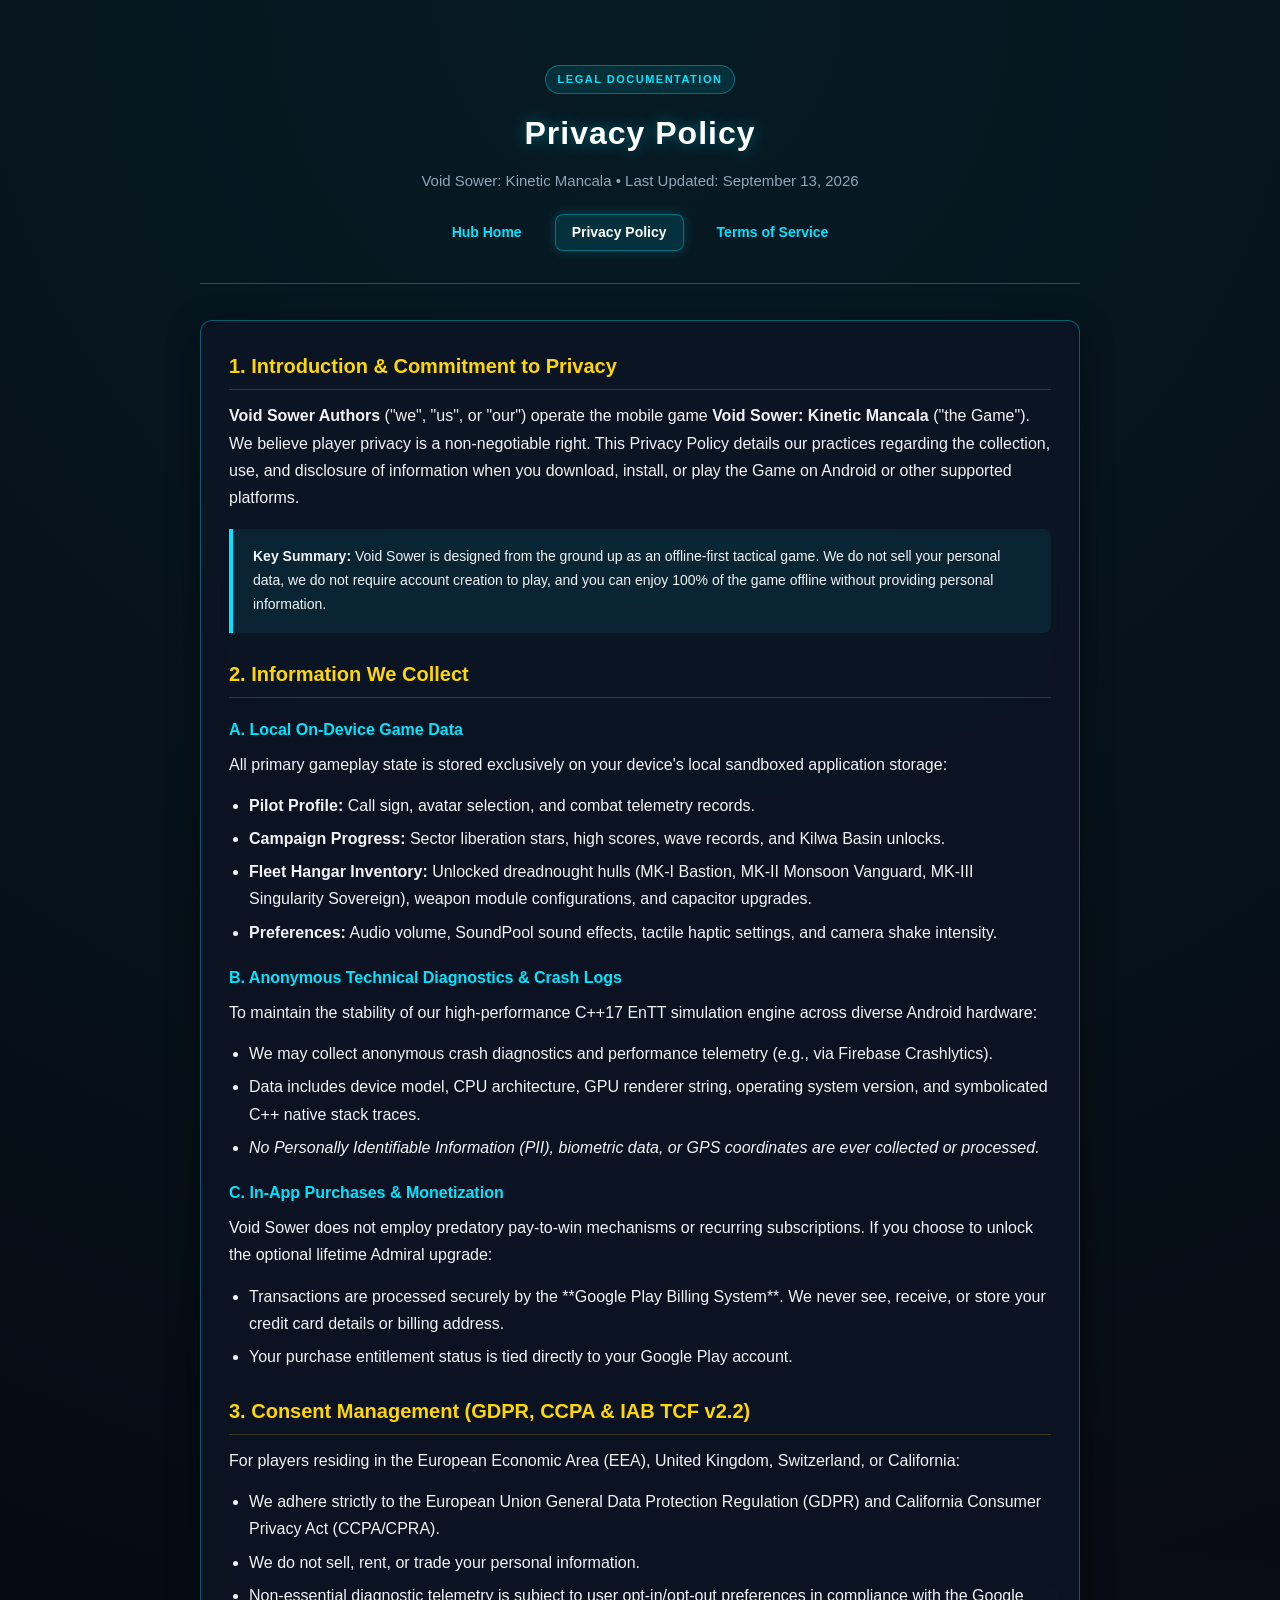
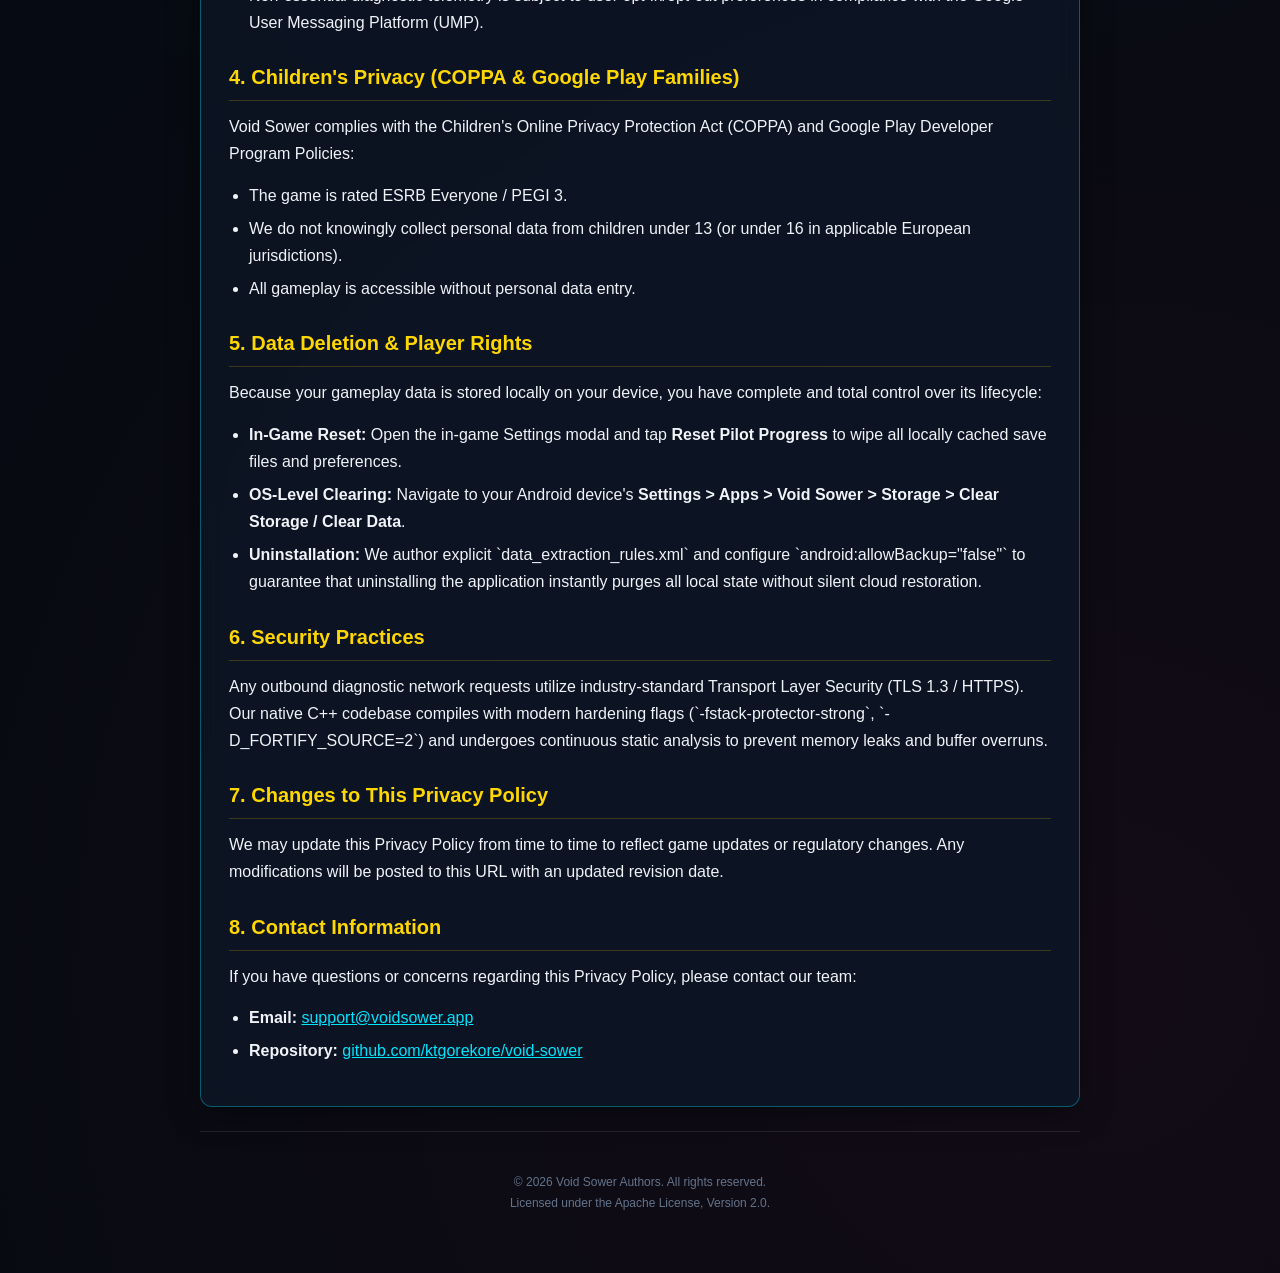
==== web_legal/privacy.html @ 9ce1c378 "docs(store): author Play Store release notes, showcase testing pack, and legal portal suite" ====
<!--
  Copyright 2026 Void Sower Authors.

  Licensed under the Apache License, Version 2.0 (the "License");
  you may not use this file except in compliance with the License.
  You may obtain a copy of the License at

      http://www.apache.org/licenses/LICENSE-2.0

  Unless required by applicable law or agreed to in writing, software
  distributed under the License is distributed on an "AS IS" BASIS,
  WITHOUT WARRANTIES OR CONDITIONS OF ANY KIND, either express or implied.
  See the License for the specific language governing permissions and
  limitations under the License.
-->

<!DOCTYPE html>
<html lang="en">
<head>
  <meta charset="UTF-8">
  <meta name="viewport" content="width=device-width, initial-scale=1.0">
  <title>Privacy Policy — Void Sower: Kinetic Mancala</title>
  <link rel="stylesheet" href="style.css">
  <meta name="description" content="Official Privacy Policy for Void Sower: Kinetic Mancala mobile application.">
</head>
<body>
  <div class="container">
    <header>
      <div class="badge">Legal Documentation</div>
      <h1>Privacy Policy</h1>
      <div class="subtitle">Void Sower: Kinetic Mancala • Last Updated: September 13, 2026</div>
      <nav class="nav-bar">
        <a href="index.html" class="nav-link">Hub Home</a>
        <a href="privacy.html" class="nav-link active">Privacy Policy</a>
        <a href="terms.html" class="nav-link">Terms of Service</a>
      </nav>
    </header>

    <main>
      <div class="card">
        <h2>1. Introduction &amp; Commitment to Privacy</h2>
        <p>
          <strong>Void Sower Authors</strong> ("we", "us", or "our") operate the mobile game <strong>Void Sower: Kinetic Mancala</strong> ("the Game"). We believe player privacy is a non-negotiable right. This Privacy Policy details our practices regarding the collection, use, and disclosure of information when you download, install, or play the Game on Android or other supported platforms.
        </p>
        <div class="highlight-box">
          <strong>Key Summary:</strong> Void Sower is designed from the ground up as an offline-first tactical game. We do not sell your personal data, we do not require account creation to play, and you can enjoy 100% of the game offline without providing personal information.
        </div>

        <h2>2. Information We Collect</h2>

        <h3>A. Local On-Device Game Data</h3>
        <p>
          All primary gameplay state is stored exclusively on your device's local sandboxed application storage:
        </p>
        <ul>
          <li><strong>Pilot Profile:</strong> Call sign, avatar selection, and combat telemetry records.</li>
          <li><strong>Campaign Progress:</strong> Sector liberation stars, high scores, wave records, and Kilwa Basin unlocks.</li>
          <li><strong>Fleet Hangar Inventory:</strong> Unlocked dreadnought hulls (MK-I Bastion, MK-II Monsoon Vanguard, MK-III Singularity Sovereign), weapon module configurations, and capacitor upgrades.</li>
          <li><strong>Preferences:</strong> Audio volume, SoundPool sound effects, tactile haptic settings, and camera shake intensity.</li>
        </ul>

        <h3>B. Anonymous Technical Diagnostics &amp; Crash Logs</h3>
        <p>
          To maintain the stability of our high-performance C++17 EnTT simulation engine across diverse Android hardware:
        </p>
        <ul>
          <li>We may collect anonymous crash diagnostics and performance telemetry (e.g., via Firebase Crashlytics).</li>
          <li>Data includes device model, CPU architecture, GPU renderer string, operating system version, and symbolicated C++ native stack traces.</li>
          <li><em>No Personally Identifiable Information (PII), biometric data, or GPS coordinates are ever collected or processed.</em></li>
        </ul>

        <h3>C. In-App Purchases &amp; Monetization</h3>
        <p>
          Void Sower does not employ predatory pay-to-win mechanisms or recurring subscriptions. If you choose to unlock the optional lifetime Admiral upgrade:
        </p>
        <ul>
          <li>Transactions are processed securely by the **Google Play Billing System**. We never see, receive, or store your credit card details or billing address.</li>
          <li>Your purchase entitlement status is tied directly to your Google Play account.</li>
        </ul>

        <h2>3. Consent Management (GDPR, CCPA &amp; IAB TCF v2.2)</h2>
        <p>
          For players residing in the European Economic Area (EEA), United Kingdom, Switzerland, or California:
        </p>
        <ul>
          <li>We adhere strictly to the European Union General Data Protection Regulation (GDPR) and California Consumer Privacy Act (CCPA/CPRA).</li>
          <li>We do not sell, rent, or trade your personal information.</li>
          <li>Non-essential diagnostic telemetry is subject to user opt-in/opt-out preferences in compliance with the Google User Messaging Platform (UMP).</li>
        </ul>

        <h2>4. Children's Privacy (COPPA &amp; Google Play Families)</h2>
        <p>
          Void Sower complies with the Children's Online Privacy Protection Act (COPPA) and Google Play Developer Program Policies:
        </p>
        <ul>
          <li>The game is rated ESRB Everyone / PEGI 3.</li>
          <li>We do not knowingly collect personal data from children under 13 (or under 16 in applicable European jurisdictions).</li>
          <li>All gameplay is accessible without personal data entry.</li>
        </ul>

        <h2 id="data-deletion">5. Data Deletion &amp; Player Rights</h2>
        <p>
          Because your gameplay data is stored locally on your device, you have complete and total control over its lifecycle:
        </p>
        <ul>
          <li><strong>In-Game Reset:</strong> Open the in-game Settings modal and tap <strong>Reset Pilot Progress</strong> to wipe all locally cached save files and preferences.</li>
          <li><strong>OS-Level Clearing:</strong> Navigate to your Android device's <strong>Settings &gt; Apps &gt; Void Sower &gt; Storage &gt; Clear Storage / Clear Data</strong>.</li>
          <li><strong>Uninstallation:</strong> We author explicit `data_extraction_rules.xml` and configure `android:allowBackup="false"` to guarantee that uninstalling the application instantly purges all local state without silent cloud restoration.</li>
        </ul>

        <h2>6. Security Practices</h2>
        <p>
          Any outbound diagnostic network requests utilize industry-standard Transport Layer Security (TLS 1.3 / HTTPS). Our native C++ codebase compiles with modern hardening flags (`-fstack-protector-strong`, `-D_FORTIFY_SOURCE=2`) and undergoes continuous static analysis to prevent memory leaks and buffer overruns.
        </p>

        <h2>7. Changes to This Privacy Policy</h2>
        <p>
          We may update this Privacy Policy from time to time to reflect game updates or regulatory changes. Any modifications will be posted to this URL with an updated revision date.
        </p>

        <h2>8. Contact Information</h2>
        <p>
          If you have questions or concerns regarding this Privacy Policy, please contact our team:
        </p>
        <ul>
          <li><strong>Email:</strong> <a href="mailto:support@voidsower.app" style="color: var(--neon-cyan);">support@voidsower.app</a></li>
          <li><strong>Repository:</strong> <a href="https://github.com/ktgorekore/void-sower" target="_blank" rel="noopener" style="color: var(--neon-cyan);">github.com/ktgorekore/void-sower</a></li>
        </ul>
      </div>
    </main>

    <footer>
      <p>&copy; 2026 Void Sower Authors. All rights reserved.</p>
      <p>Licensed under the Apache License, Version 2.0.</p>
    </footer>
  </div>
</body>
</html>
---- web_legal/style.css ----
/*
 * Copyright 2026 Void Sower Authors.
 *
 * Licensed under the Apache License, Version 2.0 (the "License");
 * you may not use this file except in compliance with the License.
 * You may obtain a copy of the License at
 *
 *     http://www.apache.org/licenses/LICENSE-2.0
 *
 * Unless required by applicable law or agreed to in writing, software
 * distributed under the License is distributed on an "AS IS" BASIS,
 * WITHOUT WARRANTIES OR CONDITIONS OF ANY KIND, either express or implied.
 * See the License for the specific language governing permissions and
 * limitations under the License.
 */

:root {
  --bg-dark: #060A12;
  --bg-card: rgba(13, 20, 36, 0.90);
  --bg-card-hover: rgba(20, 31, 56, 0.95);
  --border-cyan: rgba(0, 229, 255, 0.35);
  --border-gold: rgba(255, 215, 0, 0.35);
  --border-crimson: rgba(255, 42, 109, 0.35);
  --neon-cyan: #00E5FF;
  --neon-gold: #FFD700;
  --neon-crimson: #FF2A6D;
  --text-main: #F0F4F8;
  --text-muted: #94A3B8;
  --text-dim: #64748B;
  --font-family: -apple-system, BlinkMacSystemFont, "Segoe UI", Roboto, "Helvetica Neue", Arial, sans-serif;
}

* {
  box-sizing: border-box;
  margin: 0;
  padding: 0;
}

body {
  background-color: var(--bg-dark);
  background-image: 
    radial-gradient(circle at 50% 0%, rgba(0, 229, 255, 0.08) 0%, transparent 60%),
    radial-gradient(circle at 85% 90%, rgba(255, 42, 109, 0.05) 0%, transparent 50%);
  color: var(--text-main);
  font-family: var(--font-family);
  line-height: 1.7;
  padding: 24px 16px 60px 16px;
  display: flex;
  justify-content: center;
  min-height: 100vh;
}

.container {
  max-width: 880px;
  width: 100%;
}

header {
  text-align: center;
  padding: 40px 0 32px 0;
  border-bottom: 1px solid var(--border-cyan);
  margin-bottom: 36px;
}

.badge {
  display: inline-block;
  font-size: 11px;
  font-weight: 700;
  letter-spacing: 1.5px;
  text-transform: uppercase;
  color: var(--neon-cyan);
  background: rgba(0, 229, 255, 0.1);
  padding: 4px 12px;
  border-radius: 20px;
  border: 1px solid var(--border-cyan);
  margin-bottom: 12px;
}

h1 {
  font-size: 32px;
  font-weight: 800;
  letter-spacing: 1px;
  color: #FFFFFF;
  margin-bottom: 8px;
  text-shadow: 0 0 16px rgba(0, 229, 255, 0.4);
}

.subtitle {
  color: var(--text-muted);
  font-size: 15px;
}

.nav-bar {
  display: flex;
  justify-content: center;
  gap: 16px;
  margin-top: 20px;
  flex-wrap: wrap;
}

.nav-link {
  color: var(--neon-cyan);
  text-decoration: none;
  font-size: 14px;
  font-weight: 600;
  padding: 6px 16px;
  border-radius: 8px;
  border: 1px solid transparent;
  transition: all 0.2s ease;
}

.nav-link:hover, .nav-link.active {
  background: rgba(0, 229, 255, 0.12);
  border-color: var(--border-cyan);
  color: #FFFFFF;
  box-shadow: 0 0 12px rgba(0, 229, 255, 0.2);
}

.card {
  background: var(--bg-card);
  border: 1px solid var(--border-cyan);
  border-radius: 12px;
  padding: 28px;
  margin-bottom: 24px;
  box-shadow: 0 8px 32px rgba(0, 0, 0, 0.4);
  backdrop-filter: blur(12px);
}

.card h2 {
  font-size: 20px;
  color: var(--neon-gold);
  margin-top: 24px;
  margin-bottom: 12px;
  border-bottom: 1px solid rgba(255, 215, 0, 0.2);
  padding-bottom: 6px;
}

.card h2:first-of-type {
  margin-top: 0;
}

.card h3 {
  font-size: 16px;
  color: var(--neon-cyan);
  margin-top: 18px;
  margin-bottom: 8px;
}

.card p {
  margin-bottom: 14px;
  color: var(--text-main);
}

.card ul {
  margin-left: 20px;
  margin-bottom: 14px;
}

.card li {
  margin-bottom: 6px;
  color: var(--text-main);
}

.highlight-box {
  background: rgba(0, 229, 255, 0.08);
  border-left: 4px solid var(--neon-cyan);
  padding: 16px 20px;
  border-radius: 0 8px 8px 0;
  margin: 18px 0;
  font-size: 14px;
  color: var(--text-main);
}

.highlight-gold {
  background: rgba(255, 215, 0, 0.08);
  border-left: 4px solid var(--neon-gold);
  padding: 16px 20px;
  border-radius: 0 8px 8px 0;
  margin: 18px 0;
  font-size: 14px;
  color: var(--text-main);
}

.grid-cards {
  display: grid;
  grid-template-columns: repeat(auto-fit, minmax(260px, 1fr));
  gap: 20px;
  margin-top: 20px;
}

.action-card {
  background: var(--bg-card);
  border: 1px solid var(--border-cyan);
  border-radius: 12px;
  padding: 24px;
  text-decoration: none;
  color: inherit;
  transition: all 0.25s ease;
  display: flex;
  flex-direction: column;
}

.action-card:hover {
  background: var(--bg-card-hover);
  border-color: var(--neon-cyan);
  transform: translateY(-2px);
  box-shadow: 0 8px 24px rgba(0, 229, 255, 0.2);
}

.action-title {
  font-size: 18px;
  font-weight: 700;
  color: var(--neon-cyan);
  margin-bottom: 8px;
}

.action-desc {
  font-size: 13px;
  color: var(--text-muted);
  line-height: 1.5;
  flex-grow: 1;
}

.action-arrow {
  margin-top: 14px;
  font-size: 13px;
  font-weight: 600;
  color: var(--neon-gold);
  display: flex;
  align-items: center;
  gap: 6px;
}

table {
  width: 100%;
  border-collapse: collapse;
  margin: 16px 0;
  font-size: 14px;
}

th, td {
  padding: 10px 14px;
  text-align: left;
  border: 1px solid rgba(0, 229, 255, 0.2);
}

th {
  background: rgba(0, 229, 255, 0.12);
  color: var(--neon-cyan);
  font-weight: 600;
}

footer {
  text-align: center;
  padding-top: 40px;
  border-top: 1px solid rgba(255, 255, 255, 0.1);
  color: var(--text-dim);
  font-size: 12px;
}

footer a {
  color: var(--text-muted);
  text-decoration: underline;
}

footer a:hover {
  color: var(--neon-cyan);
}
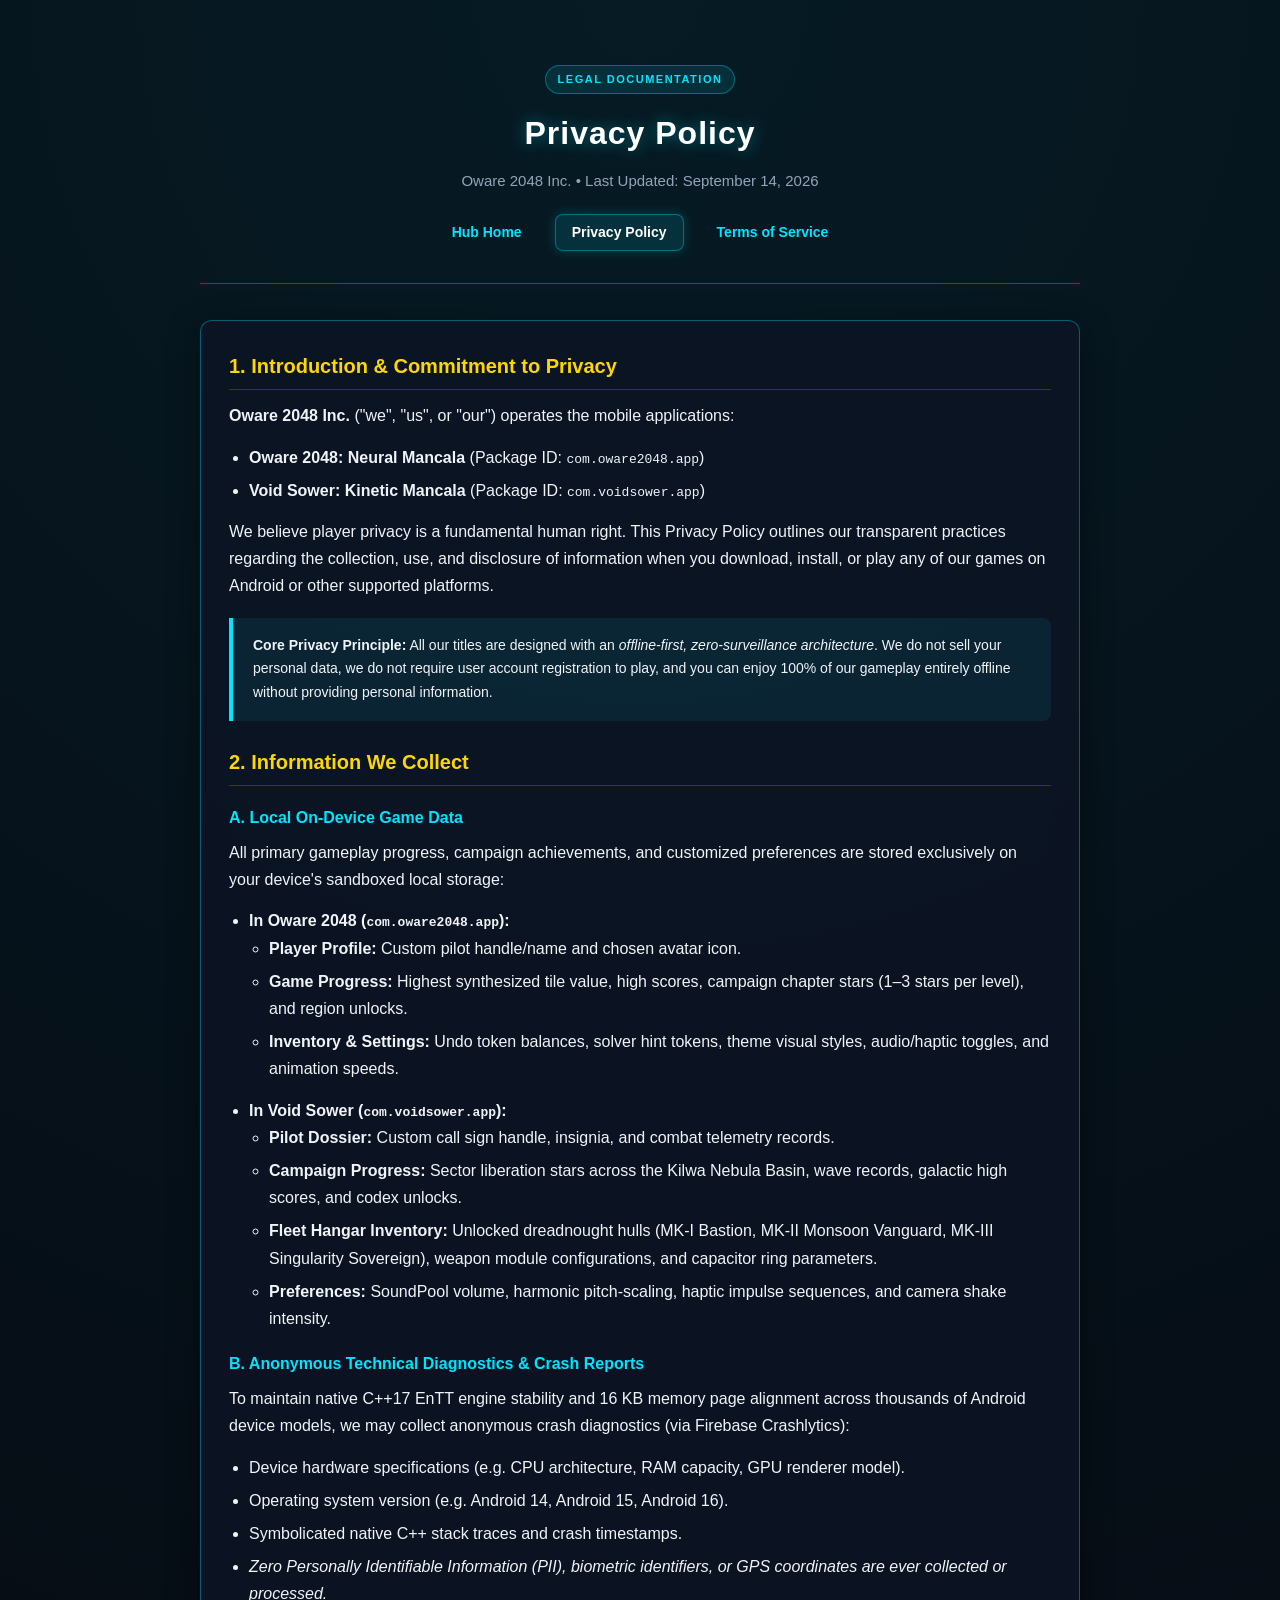
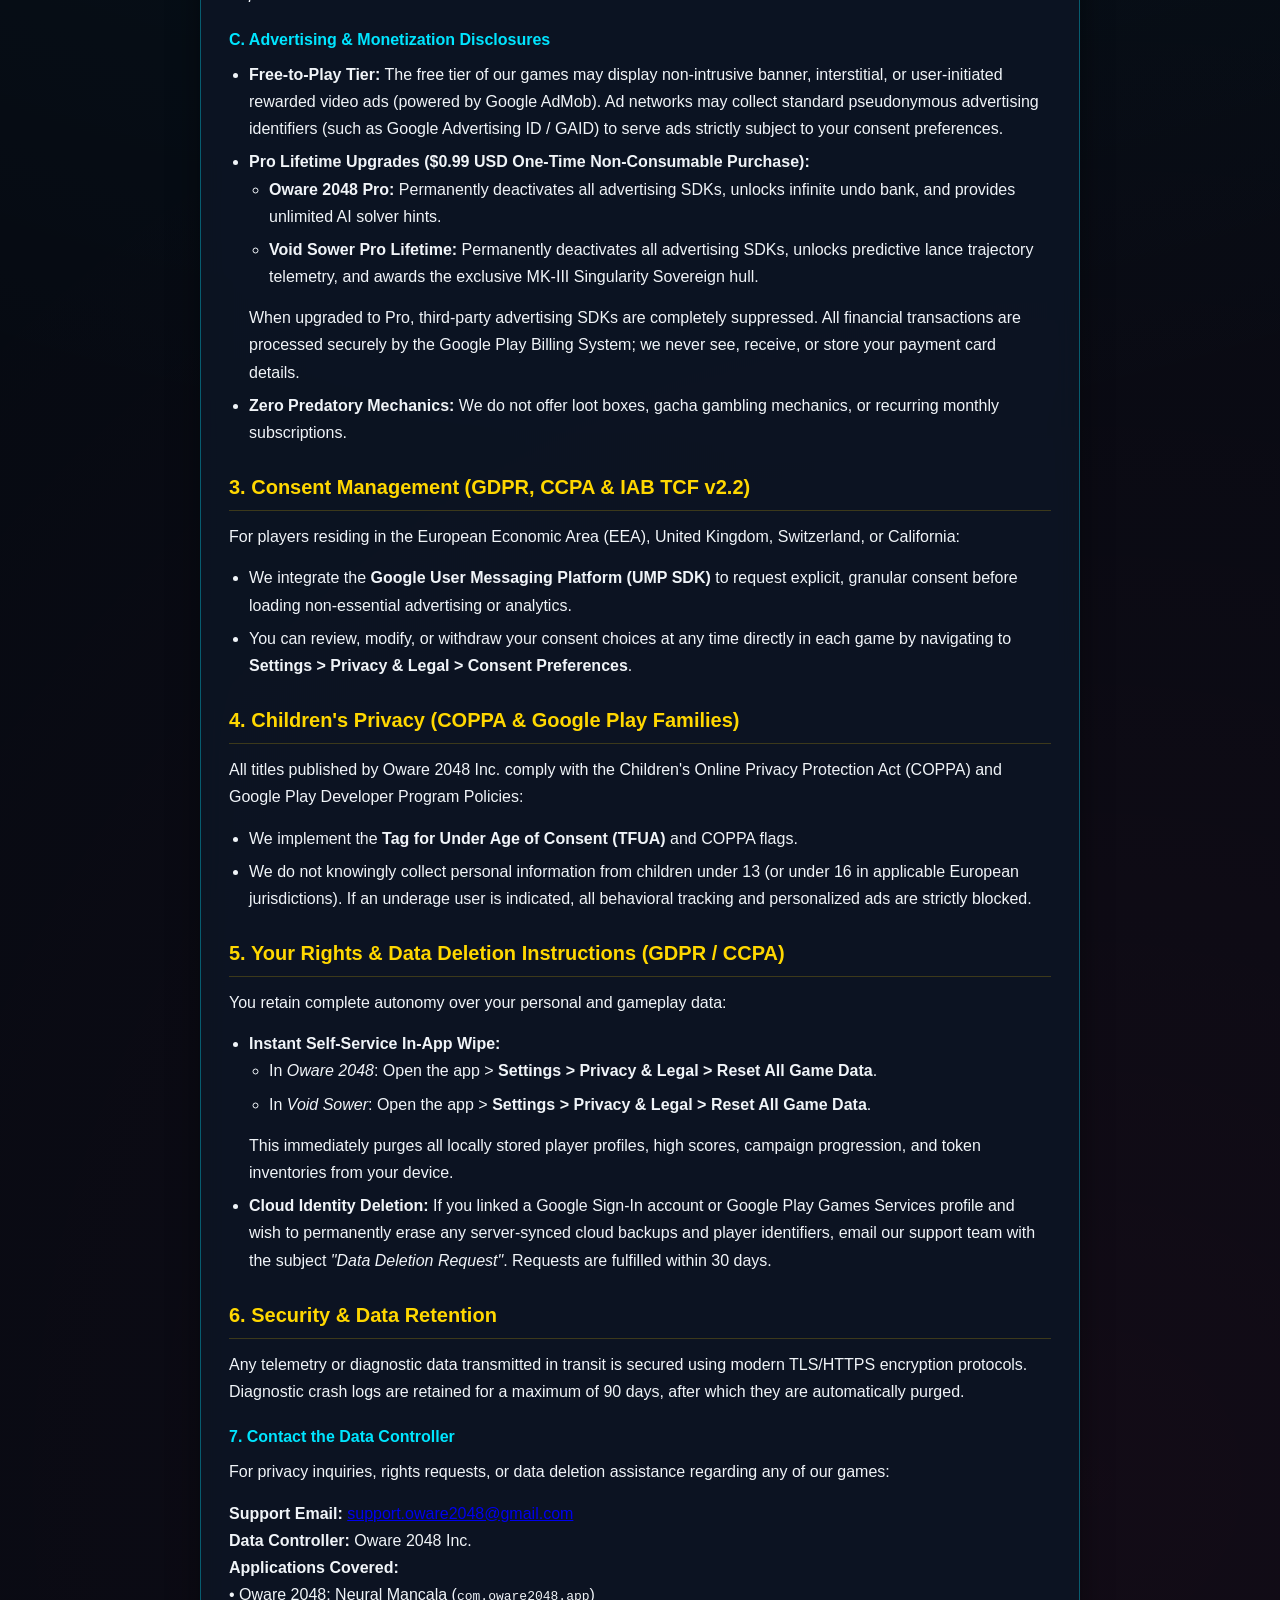
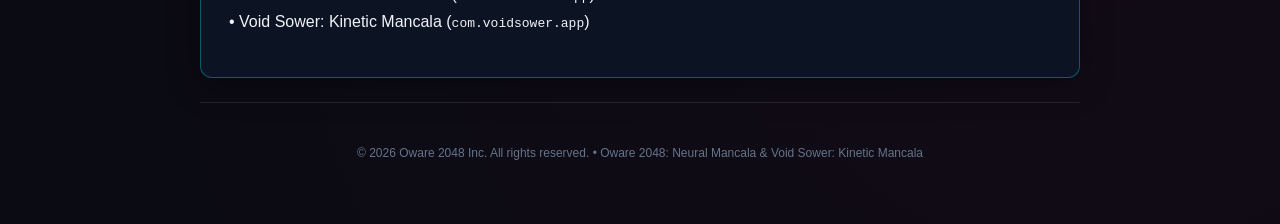
==== commit b4121290: "docs(legal): link privacy policy, terms, and metadata to oware-2048-legal portal" ====
--- a/web_legal/privacy.html
+++ b/web_legal/privacy.html
@@ -1,5 +1,5 @@
 <!--
-  Copyright 2026 Void Sower Authors.
+  Copyright 2026 Oware 2048 Inc.
 
   Licensed under the Apache License, Version 2.0 (the "License");
   you may not use this file except in compliance with the License.
@@ -19,16 +19,16 @@
 <head>
   <meta charset="UTF-8">
   <meta name="viewport" content="width=device-width, initial-scale=1.0">
-  <title>Privacy Policy — Void Sower: Kinetic Mancala</title>
+  <title>Privacy Policy — Oware 2048 Inc.</title>
   <link rel="stylesheet" href="style.css">
-  <meta name="description" content="Official Privacy Policy for Void Sower: Kinetic Mancala mobile application.">
+  <meta name="description" content="Official Privacy Policy for Oware 2048 Inc. mobile applications including Oware 2048: Neural Mancala and Void Sower: Kinetic Mancala.">
 </head>
 <body>
   <div class="container">
     <header>
       <div class="badge">Legal Documentation</div>
       <h1>Privacy Policy</h1>
-      <div class="subtitle">Void Sower: Kinetic Mancala • Last Updated: September 13, 2026</div>
+      <div class="subtitle">Oware 2048 Inc. • Last Updated: September 14, 2026</div>
       <nav class="nav-bar">
         <a href="index.html" class="nav-link">Hub Home</a>
         <a href="privacy.html" class="nav-link active">Privacy Policy</a>
@@ -40,42 +40,65 @@
       <div class="card">
         <h2>1. Introduction &amp; Commitment to Privacy</h2>
         <p>
-          <strong>Void Sower Authors</strong> ("we", "us", or "our") operate the mobile game <strong>Void Sower: Kinetic Mancala</strong> ("the Game"). We believe player privacy is a non-negotiable right. This Privacy Policy details our practices regarding the collection, use, and disclosure of information when you download, install, or play the Game on Android or other supported platforms.
+          <strong>Oware 2048 Inc.</strong> ("we", "us", or "our") operates the mobile applications:
+        </p>
+        <ul>
+          <li><strong>Oware 2048: Neural Mancala</strong> (Package ID: <code>com.oware2048.app</code>)</li>
+          <li><strong>Void Sower: Kinetic Mancala</strong> (Package ID: <code>com.voidsower.app</code>)</li>
+        </ul>
+        <p>
+          We believe player privacy is a fundamental human right. This Privacy Policy outlines our transparent practices regarding the collection, use, and disclosure of information when you download, install, or play any of our games on Android or other supported platforms.
         </p>
         <div class="highlight-box">
-          <strong>Key Summary:</strong> Void Sower is designed from the ground up as an offline-first tactical game. We do not sell your personal data, we do not require account creation to play, and you can enjoy 100% of the game offline without providing personal information.
+          <strong>Core Privacy Principle:</strong> All our titles are designed with an <em>offline-first, zero-surveillance architecture</em>. We do not sell your personal data, we do not require user account registration to play, and you can enjoy 100% of our gameplay entirely offline without providing personal information.
         </div>
 
         <h2>2. Information We Collect</h2>
 
         <h3>A. Local On-Device Game Data</h3>
         <p>
-          All primary gameplay state is stored exclusively on your device's local sandboxed application storage:
+          All primary gameplay progress, campaign achievements, and customized preferences are stored exclusively on your device's sandboxed local storage:
         </p>
         <ul>
-          <li><strong>Pilot Profile:</strong> Call sign, avatar selection, and combat telemetry records.</li>
-          <li><strong>Campaign Progress:</strong> Sector liberation stars, high scores, wave records, and Kilwa Basin unlocks.</li>
-          <li><strong>Fleet Hangar Inventory:</strong> Unlocked dreadnought hulls (MK-I Bastion, MK-II Monsoon Vanguard, MK-III Singularity Sovereign), weapon module configurations, and capacitor upgrades.</li>
-          <li><strong>Preferences:</strong> Audio volume, SoundPool sound effects, tactile haptic settings, and camera shake intensity.</li>
+          <li><strong>In Oware 2048 (<code>com.oware2048.app</code>):</strong>
+            <ul>
+              <li><strong>Player Profile:</strong> Custom pilot handle/name and chosen avatar icon.</li>
+              <li><strong>Game Progress:</strong> Highest synthesized tile value, high scores, campaign chapter stars (1–3 stars per level), and region unlocks.</li>
+              <li><strong>Inventory &amp; Settings:</strong> Undo token balances, solver hint tokens, theme visual styles, audio/haptic toggles, and animation speeds.</li>
+            </ul>
+          </li>
+          <li><strong>In Void Sower (<code>com.voidsower.app</code>):</strong>
+            <ul>
+              <li><strong>Pilot Dossier:</strong> Custom call sign handle, insignia, and combat telemetry records.</li>
+              <li><strong>Campaign Progress:</strong> Sector liberation stars across the Kilwa Nebula Basin, wave records, galactic high scores, and codex unlocks.</li>
+              <li><strong>Fleet Hangar Inventory:</strong> Unlocked dreadnought hulls (MK-I Bastion, MK-II Monsoon Vanguard, MK-III Singularity Sovereign), weapon module configurations, and capacitor ring parameters.</li>
+              <li><strong>Preferences:</strong> SoundPool volume, harmonic pitch-scaling, haptic impulse sequences, and camera shake intensity.</li>
+            </ul>
+          </li>
         </ul>
 
-        <h3>B. Anonymous Technical Diagnostics &amp; Crash Logs</h3>
+        <h3>B. Anonymous Technical Diagnostics &amp; Crash Reports</h3>
         <p>
-          To maintain the stability of our high-performance C++17 EnTT simulation engine across diverse Android hardware:
+          To maintain native C++17 EnTT engine stability and 16 KB memory page alignment across thousands of Android device models, we may collect anonymous crash diagnostics (via Firebase Crashlytics):
         </p>
         <ul>
-          <li>We may collect anonymous crash diagnostics and performance telemetry (e.g., via Firebase Crashlytics).</li>
-          <li>Data includes device model, CPU architecture, GPU renderer string, operating system version, and symbolicated C++ native stack traces.</li>
-          <li><em>No Personally Identifiable Information (PII), biometric data, or GPS coordinates are ever collected or processed.</em></li>
+          <li>Device hardware specifications (e.g. CPU architecture, RAM capacity, GPU renderer model).</li>
+          <li>Operating system version (e.g. Android 14, Android 15, Android 16).</li>
+          <li>Symbolicated native C++ stack traces and crash timestamps.</li>
+          <li><em>Zero Personally Identifiable Information (PII), biometric identifiers, or GPS coordinates are ever collected or processed.</em></li>
         </ul>
 
-        <h3>C. In-App Purchases &amp; Monetization</h3>
-        <p>
-          Void Sower does not employ predatory pay-to-win mechanisms or recurring subscriptions. If you choose to unlock the optional lifetime Admiral upgrade:
-        </p>
+        <h3>C. Advertising &amp; Monetization Disclosures</h3>
         <ul>
-          <li>Transactions are processed securely by the **Google Play Billing System**. We never see, receive, or store your credit card details or billing address.</li>
-          <li>Your purchase entitlement status is tied directly to your Google Play account.</li>
+          <li><strong>Free-to-Play Tier:</strong> The free tier of our games may display non-intrusive banner, interstitial, or user-initiated rewarded video ads (powered by Google AdMob). Ad networks may collect standard pseudonymous advertising identifiers (such as Google Advertising ID / GAID) to serve ads strictly subject to your consent preferences.</li>
+          <li><strong>Pro Lifetime Upgrades ($0.99 USD One-Time Non-Consumable Purchase):</strong>
+            <ul>
+              <li><strong>Oware 2048 Pro:</strong> Permanently deactivates all advertising SDKs, unlocks infinite undo bank, and provides unlimited AI solver hints.</li>
+              <li><strong>Void Sower Pro Lifetime:</strong> Permanently deactivates all advertising SDKs, unlocks predictive lance trajectory telemetry, and awards the exclusive MK-III Singularity Sovereign hull.</li>
+            </ul>
+            When upgraded to Pro, third-party advertising SDKs are completely suppressed. All financial transactions are processed securely by the Google Play Billing System; we never see, receive, or store your payment card details.
+          </li>
+          <li><strong>Zero Predatory Mechanics:</strong> We do not offer loot boxes, gacha gambling mechanics, or recurring monthly subscriptions.</li>
         </ul>
 
         <h2>3. Consent Management (GDPR, CCPA &amp; IAB TCF v2.2)</h2>
@@ -83,55 +106,57 @@
           For players residing in the European Economic Area (EEA), United Kingdom, Switzerland, or California:
         </p>
         <ul>
-          <li>We adhere strictly to the European Union General Data Protection Regulation (GDPR) and California Consumer Privacy Act (CCPA/CPRA).</li>
-          <li>We do not sell, rent, or trade your personal information.</li>
-          <li>Non-essential diagnostic telemetry is subject to user opt-in/opt-out preferences in compliance with the Google User Messaging Platform (UMP).</li>
+          <li>We integrate the <strong>Google User Messaging Platform (UMP SDK)</strong> to request explicit, granular consent before loading non-essential advertising or analytics.</li>
+          <li>You can review, modify, or withdraw your consent choices at any time directly in each game by navigating to <strong>Settings &gt; Privacy &amp; Legal &gt; Consent Preferences</strong>.</li>
         </ul>
 
         <h2>4. Children's Privacy (COPPA &amp; Google Play Families)</h2>
         <p>
-          Void Sower complies with the Children's Online Privacy Protection Act (COPPA) and Google Play Developer Program Policies:
+          All titles published by Oware 2048 Inc. comply with the Children's Online Privacy Protection Act (COPPA) and Google Play Developer Program Policies:
         </p>
         <ul>
-          <li>The game is rated ESRB Everyone / PEGI 3.</li>
-          <li>We do not knowingly collect personal data from children under 13 (or under 16 in applicable European jurisdictions).</li>
-          <li>All gameplay is accessible without personal data entry.</li>
+          <li>We implement the <strong>Tag for Under Age of Consent (TFUA)</strong> and COPPA flags.</li>
+          <li>We do not knowingly collect personal information from children under 13 (or under 16 in applicable European jurisdictions). If an underage user is indicated, all behavioral tracking and personalized ads are strictly blocked.</li>
         </ul>
 
-        <h2 id="data-deletion">5. Data Deletion &amp; Player Rights</h2>
+        <h2>5. Your Rights &amp; Data Deletion Instructions (GDPR / CCPA)</h2>
         <p>
-          Because your gameplay data is stored locally on your device, you have complete and total control over its lifecycle:
+          You retain complete autonomy over your personal and gameplay data:
         </p>
         <ul>
-          <li><strong>In-Game Reset:</strong> Open the in-game Settings modal and tap <strong>Reset Pilot Progress</strong> to wipe all locally cached save files and preferences.</li>
-          <li><strong>OS-Level Clearing:</strong> Navigate to your Android device's <strong>Settings &gt; Apps &gt; Void Sower &gt; Storage &gt; Clear Storage / Clear Data</strong>.</li>
-          <li><strong>Uninstallation:</strong> We author explicit `data_extraction_rules.xml` and configure `android:allowBackup="false"` to guarantee that uninstalling the application instantly purges all local state without silent cloud restoration.</li>
+          <li><strong>Instant Self-Service In-App Wipe:</strong>
+            <ul>
+              <li>In <em>Oware 2048</em>: Open the app &gt; <strong>Settings &gt; Privacy &amp; Legal &gt; Reset All Game Data</strong>.</li>
+              <li>In <em>Void Sower</em>: Open the app &gt; <strong>Settings &gt; Privacy &amp; Legal &gt; Reset All Game Data</strong>.</li>
+            </ul>
+            This immediately purges all locally stored player profiles, high scores, campaign progression, and token inventories from your device.
+          </li>
+          <li><strong>Cloud Identity Deletion:</strong> If you linked a Google Sign-In account or Google Play Games Services profile and wish to permanently erase any server-synced cloud backups and player identifiers, email our support team with the subject <em>"Data Deletion Request"</em>. Requests are fulfilled within 30 days.</li>
         </ul>
 
-        <h2>6. Security Practices</h2>
+        <h2>6. Security &amp; Data Retention</h2>
         <p>
-          Any outbound diagnostic network requests utilize industry-standard Transport Layer Security (TLS 1.3 / HTTPS). Our native C++ codebase compiles with modern hardening flags (`-fstack-protector-strong`, `-D_FORTIFY_SOURCE=2`) and undergoes continuous static analysis to prevent memory leaks and buffer overruns.
+          Any telemetry or diagnostic data transmitted in transit is secured using modern TLS/HTTPS encryption protocols. Diagnostic crash logs are retained for a maximum of 90 days, after which they are automatically purged.
         </p>
 
-        <h2>7. Changes to This Privacy Policy</h2>
-        <p>
-          We may update this Privacy Policy from time to time to reflect game updates or regulatory changes. Any modifications will be posted to this URL with an updated revision date.
-        </p>
-
-        <h2>8. Contact Information</h2>
-        <p>
-          If you have questions or concerns regarding this Privacy Policy, please contact our team:
-        </p>
-        <ul>
-          <li><strong>Email:</strong> <a href="mailto:support@voidsower.app" style="color: var(--neon-cyan);">support@voidsower.app</a></li>
-          <li><strong>Repository:</strong> <a href="https://github.com/ktgorekore/void-sower" target="_blank" rel="noopener" style="color: var(--neon-cyan);">github.com/ktgorekore/void-sower</a></li>
-        </ul>
+        <div class="contact-box">
+          <h3>7. Contact the Data Controller</h3>
+          <p>
+            For privacy inquiries, rights requests, or data deletion assistance regarding any of our games:
+          </p>
+          <p>
+            <strong>Support Email:</strong> <a href="mailto:support.oware2048@gmail.com">support.oware2048@gmail.com</a><br>
+            <strong>Data Controller:</strong> Oware 2048 Inc.<br>
+            <strong>Applications Covered:</strong><br>
+            • Oware 2048: Neural Mancala (<code>com.oware2048.app</code>)<br>
+            • Void Sower: Kinetic Mancala (<code>com.voidsower.app</code>)
+          </p>
+        </div>
       </div>
     </main>
 
     <footer>
-      <p>&copy; 2026 Void Sower Authors. All rights reserved.</p>
-      <p>Licensed under the Apache License, Version 2.0.</p>
+      &copy; 2026 Oware 2048 Inc. All rights reserved. • Oware 2048: Neural Mancala &amp; Void Sower: Kinetic Mancala
     </footer>
   </div>
 </body>
